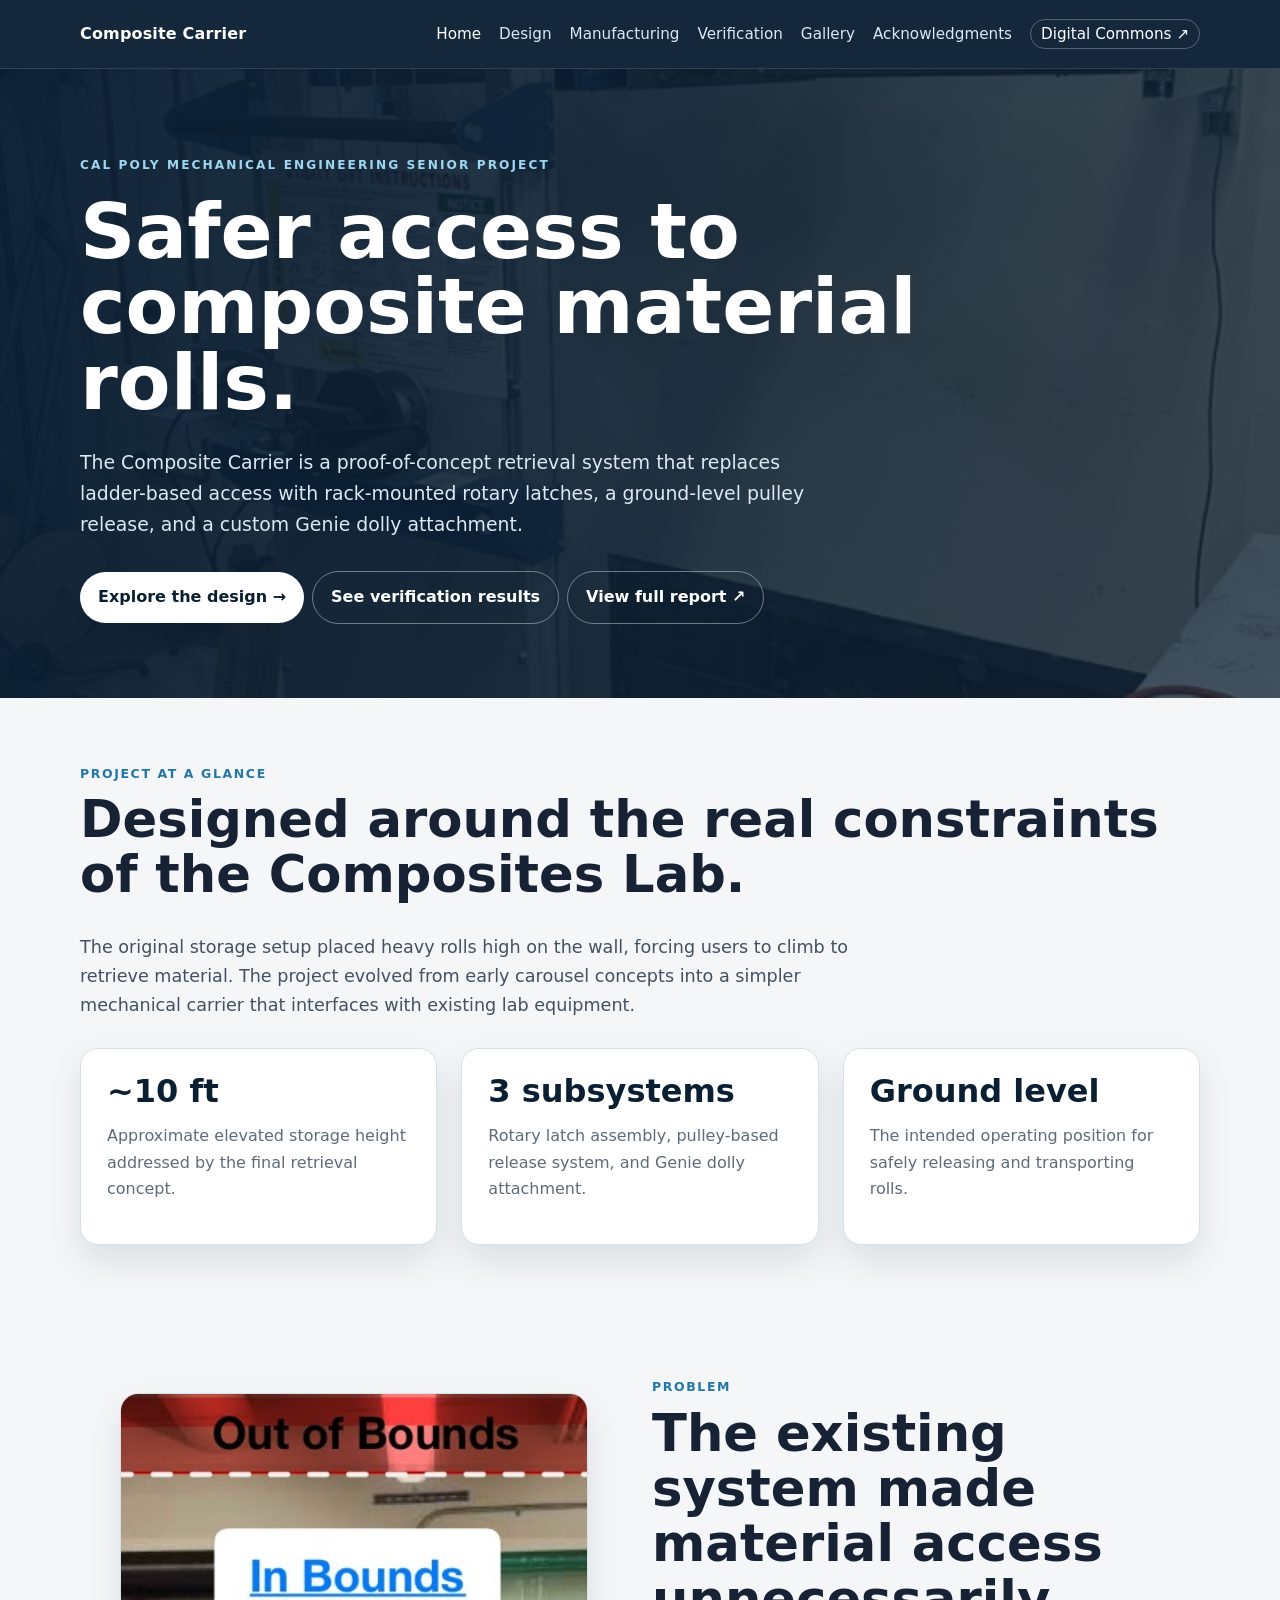
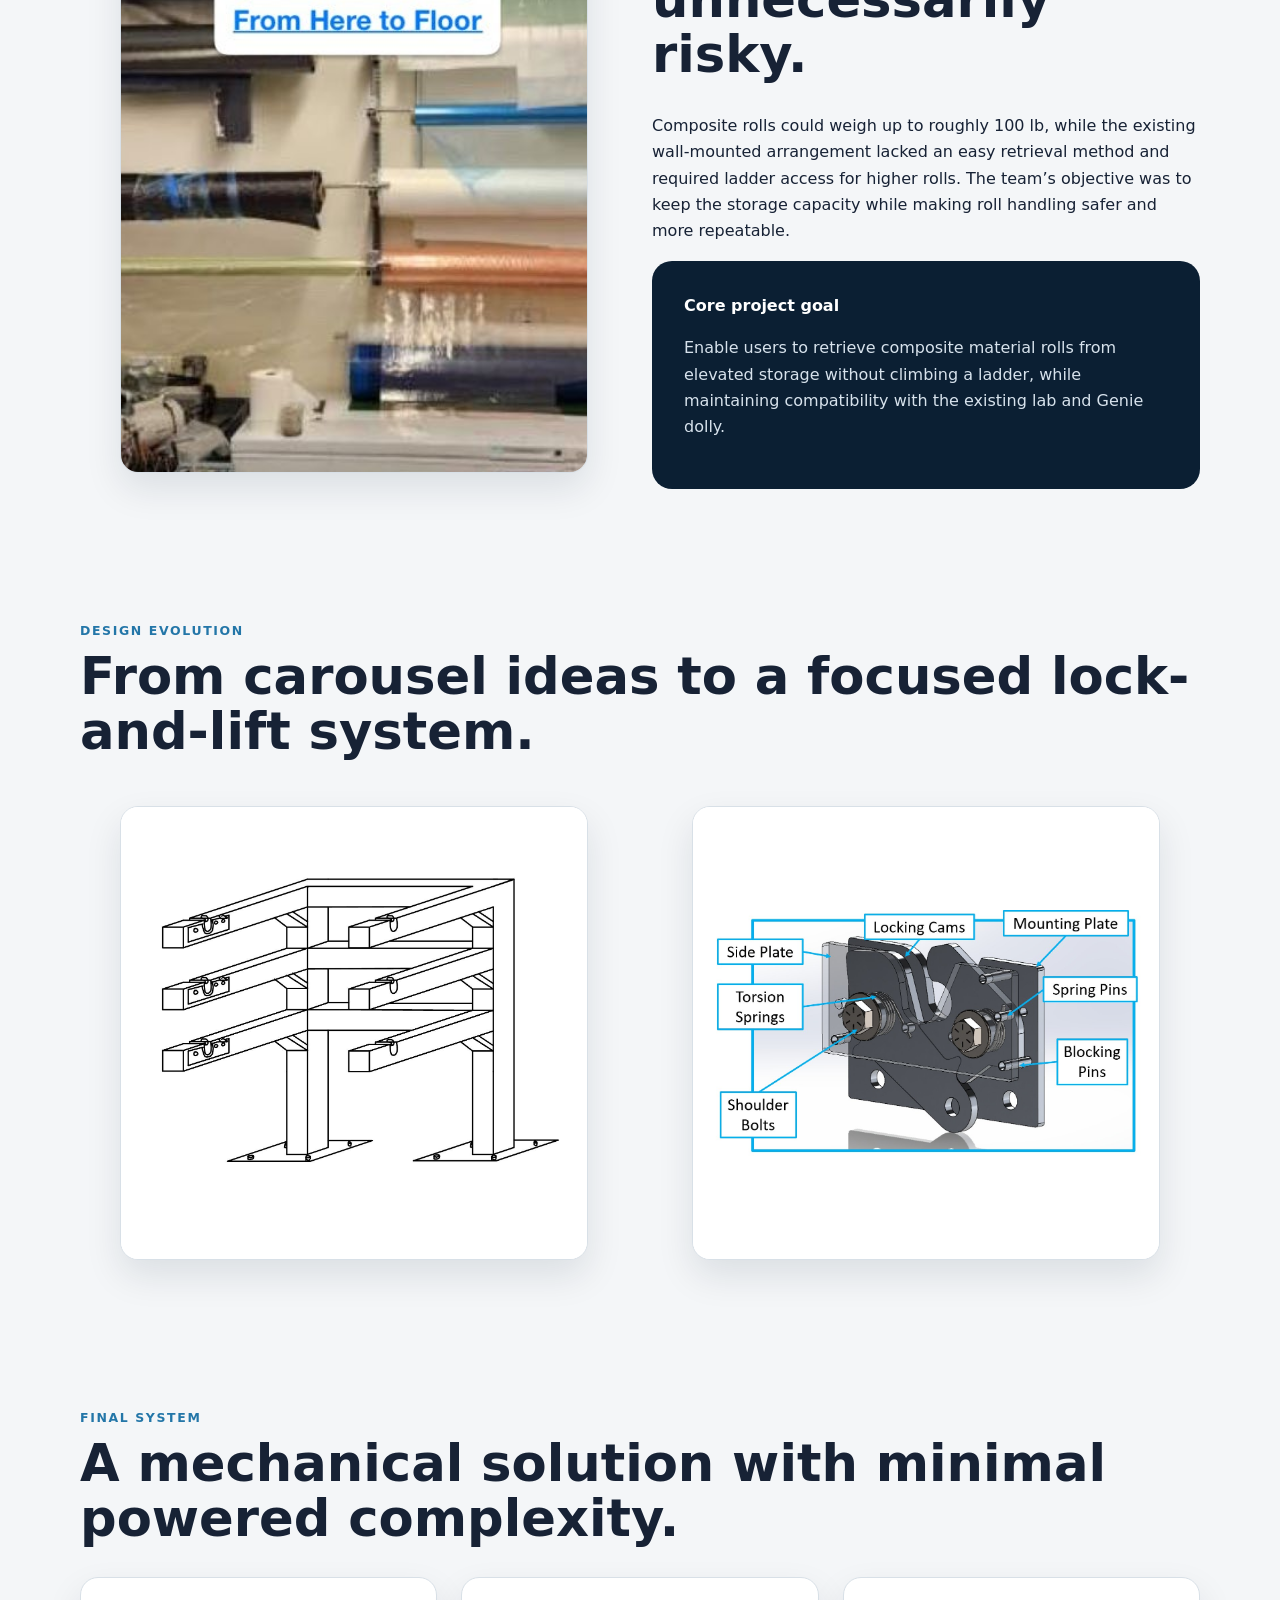
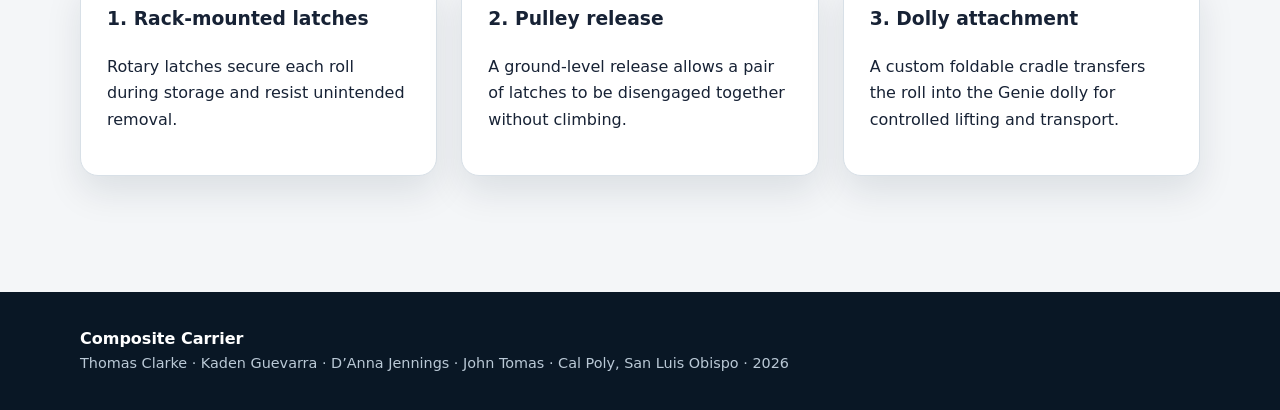
==== index.html @ 3e09c5d9 "Add files via upload" ====
<!doctype html><html lang="en"><head><meta charset="utf-8"><meta name="viewport" content="width=device-width,initial-scale=1"><meta name="description" content="Composite Carrier senior project for safer composite roll storage and retrieval in the Cal Poly Composites Lab."><title>Composite Carrier | Home</title><link rel="stylesheet" href="styles.css"></head><body>
<header class="site-header"><div class="wrap nav"><a class="brand" href="index.html">Composite Carrier</a><ul class="nav-links"><li><a aria-current="page" href="index.html">Home</a></li><li><a href="design.html">Design</a></li><li><a href="manufacturing.html">Manufacturing</a></li><li><a href="verification.html">Verification</a></li><li><a href="gallery.html">Gallery</a></li><li><a href="acknowledgments.html">Acknowledgments</a></li><li><a class="external" href="https://digitalcommons.calpoly.edu/mesp/912/" target="_blank" rel="noopener noreferrer" aria-label="View the Composite Carrier project in Cal Poly Digital Commons (opens in a new tab)">Digital Commons ↗</a></li></ul></div></header>
<main><section class="hero"><div class="wrap"><div class="eyebrow">Cal Poly Mechanical Engineering Senior Project</div><h1>Safer access to composite material rolls.</h1><p>The Composite Carrier is a proof-of-concept retrieval system that replaces ladder-based access with rack-mounted rotary latches, a ground-level pulley release, and a custom Genie dolly attachment.</p><a class="button" href="design.html">Explore the design →</a><a class="button secondary" href="verification.html">See verification results</a><a class="button secondary" href="https://digitalcommons.calpoly.edu/mesp/912/" target="_blank" rel="noopener noreferrer" aria-label="View the full Composite Carrier report in Cal Poly Digital Commons (opens in a new tab)">View full report ↗</a></div></section>
<section><div class="wrap"><div class="section-kicker">Project at a glance</div><h2 class="section-title">Designed around the real constraints of the Composites Lab.</h2><p class="lead">The original storage setup placed heavy rolls high on the wall, forcing users to climb to retrieve material. The project evolved from early carousel concepts into a simpler mechanical carrier that interfaces with existing lab equipment.</p><div class="grid" style="margin-top:28px"><div class="card span-4"><div class="metric">~10 ft</div><p class="muted">Approximate elevated storage height addressed by the final retrieval concept.</p></div><div class="card span-4"><div class="metric">3 subsystems</div><p class="muted">Rotary latch assembly, pulley-based release system, and Genie dolly attachment.</p></div><div class="card span-4"><div class="metric">Ground level</div><p class="muted">The intended operating position for safely releasing and transporting rolls.</p></div></div></div></section>
<section><div class="wrap grid"><figure class="figure span-6"><img src="assets/current-000.jpg" alt="Existing composite material storage system in the Cal Poly Composites Lab"><figcaption>Existing composite material storage setup that motivated the project.</figcaption></figure><div class="span-6"><div class="section-kicker">Problem</div><h2 class="section-title">The existing system made material access unnecessarily risky.</h2><p>Composite rolls could weigh up to roughly 100 lb, while the existing wall-mounted arrangement lacked an easy retrieval method and required ladder access for higher rolls. The team’s objective was to keep the storage capacity while making roll handling safer and more repeatable.</p><div class="callout"><strong>Core project goal</strong><p>Enable users to retrieve composite material rolls from elevated storage without climbing a ladder, while maintaining compatibility with the existing lab and Genie dolly.</p></div></div></div></section>
<section><div class="wrap"><div class="section-kicker">Design evolution</div><h2 class="section-title">From carousel ideas to a focused lock-and-lift system.</h2><div class="grid"><figure class="figure span-6"><img class="image-fit" src="assets/concept-000.jpg" alt="Early chosen rack concept drawing"><figcaption>Early concept work focused on a mechanical storage rack and safe dolly interaction.</figcaption></figure><figure class="figure span-6"><img class="image-fit" src="assets/img-002.jpg" alt="Annotated CAD image of rotary latch assembly"><figcaption>Finalized rotary latch assembly with locking cams, torsion springs, blocking pins, shoulder bolts, and mounting plate.</figcaption></figure></div></div></section>
<section><div class="wrap"><div class="section-kicker">Final system</div><h2 class="section-title">A mechanical solution with minimal powered complexity.</h2><div class="grid"><div class="card span-4"><h3>1. Rack-mounted latches</h3><p>Rotary latches secure each roll during storage and resist unintended removal.</p></div><div class="card span-4"><h3>2. Pulley release</h3><p>A ground-level release allows a pair of latches to be disengaged together without climbing.</p></div><div class="card span-4"><h3>3. Dolly attachment</h3><p>A custom foldable cradle transfers the roll into the Genie dolly for controlled lifting and transport.</p></div></div></div></section>
</main><footer class="footer"><div class="wrap"><strong>Composite Carrier</strong><div class="small">Thomas Clarke · Kaden Guevarra · D’Anna Jennings · John Tomas · Cal Poly, San Luis Obispo · 2026</div></div></footer></body></html>
---- styles.css ----
:root{--ink:#172235;--navy:#0b1f33;--blue:#2376a8;--sky:#64b5d9;--paper:#f4f6f8;--card:#fff;--line:#d8e0e7;--muted:#5e6b78;--shadow:0 16px 36px rgba(12,31,51,.10)}
*{box-sizing:border-box}html{scroll-behavior:smooth}body{margin:0;font-family:Inter,ui-sans-serif,system-ui,-apple-system,BlinkMacSystemFont,"Segoe UI",sans-serif;color:var(--ink);background:var(--paper);line-height:1.65}a{color:var(--blue)}img{max-width:100%;display:block}.wrap{width:min(1120px,92vw);margin:auto}
.site-header{position:sticky;top:0;z-index:20;background:rgba(11,31,51,.96);backdrop-filter:blur(10px);color:white;border-bottom:1px solid rgba(255,255,255,.12)}.nav{display:flex;align-items:center;justify-content:space-between;gap:24px;min-height:68px}.brand{font-weight:800;letter-spacing:.01em;color:#fff;text-decoration:none}.nav-links{display:flex;gap:18px;list-style:none;padding:0;margin:0;flex-wrap:wrap}.nav-links a{color:#dce8f2;text-decoration:none;font-size:.95rem}.nav-links a:hover,.nav-links a[aria-current="page"]{color:#fff}
.hero{background:linear-gradient(110deg,rgba(11,31,51,.97),rgba(11,31,51,.76)),url('assets/img-000.jpg') center/cover;color:#fff;padding:86px 0 74px}.eyebrow{text-transform:uppercase;letter-spacing:.17em;font-size:.76rem;font-weight:800;color:#9dd6ef}.hero h1{font-size:clamp(2.5rem,6vw,5.3rem);line-height:.98;max-width:900px;margin:.25em 0 .35em}.hero p{font-size:1.18rem;max-width:760px;color:#dce8f2}.button{display:inline-flex;align-items:center;gap:8px;padding:12px 18px;border-radius:999px;background:#fff;color:var(--navy);text-decoration:none;font-weight:800;margin-top:12px}.button.secondary{background:transparent;color:#fff;border:1px solid rgba(255,255,255,.4);margin-left:8px}
section{padding:66px 0}.section-kicker{color:var(--blue);font-weight:800;text-transform:uppercase;letter-spacing:.13em;font-size:.78rem}.section-title{font-size:clamp(2rem,4vw,3.2rem);line-height:1.08;margin:.15em 0 .6em}.lead{font-size:1.1rem;color:#435160;max-width:820px}.grid{display:grid;grid-template-columns:repeat(12,1fr);gap:24px}.card{background:var(--card);border:1px solid var(--line);border-radius:18px;padding:26px;box-shadow:var(--shadow)}.card h3{margin-top:0}.span-4{grid-column:span 4}.span-6{grid-column:span 6}.span-8{grid-column:span 8}.span-12{grid-column:span 12}.metric{font-size:2rem;font-weight:900;color:var(--navy);line-height:1}.muted{color:var(--muted)}
.figure{background:#fff;border:1px solid var(--line);border-radius:18px;overflow:hidden;box-shadow:var(--shadow)}.figure img{width:100%;height:100%;object-fit:cover}.figure figcaption{padding:14px 18px;color:var(--muted);font-size:.9rem}.image-fit{height:360px;object-fit:contain!important;background:white;padding:18px}.timeline{border-left:3px solid var(--sky);padding-left:24px}.timeline h3{margin-bottom:.2em}.timeline p{margin-top:0;color:var(--muted)}
.callout{background:var(--navy);color:white;border-radius:20px;padding:32px}.callout p{color:#d7e2ec}.spec-table{width:100%;border-collapse:collapse;background:#fff;border-radius:14px;overflow:hidden;box-shadow:var(--shadow)}.spec-table th,.spec-table td{padding:14px 16px;border-bottom:1px solid var(--line);text-align:left;vertical-align:top}.spec-table th{background:#eaf2f7;color:var(--navy)}
.page-hero{padding:54px 0;background:#eaf2f7;border-bottom:1px solid var(--line)}.page-hero h1{font-size:clamp(2.3rem,5vw,4.2rem);margin:.15em 0}.gallery{columns:3 280px;column-gap:18px}.gallery figure{break-inside:avoid;margin:0 0 18px;background:#fff;border-radius:14px;overflow:hidden;border:1px solid var(--line)}.gallery img{width:100%}.gallery figcaption{padding:12px 14px;color:var(--muted);font-size:.9rem}.footer{padding:34px 0;background:#091725;color:#bac9d6;margin-top:50px}.footer strong{color:white}.small{font-size:.9rem}.official-record{display:flex;align-items:center;justify-content:space-between;gap:28px}.official-record h2{margin:.35em 0 .25em}.official-record p{margin:0;max-width:760px}.record-button{flex:0 0 auto;background:var(--navy);color:#fff;margin-top:0}.tag{display:inline-block;padding:5px 9px;background:#e7f3f9;color:#155d84;border-radius:999px;font-size:.78rem;font-weight:800;margin-right:5px}
.nav-links a.external{white-space:nowrap;padding:5px 10px;border:1px solid rgba(255,255,255,.28);border-radius:999px;color:#fff}.nav-links a.external:hover{background:rgba(255,255,255,.1);border-color:rgba(255,255,255,.5)}
@media(max-width:800px){.nav{align-items:flex-start;padding:14px 0;flex-direction:column;gap:8px}.nav-links{gap:11px}.hero{padding:62px 0}.span-4,.span-6,.span-8{grid-column:span 12}.button.secondary{margin-left:0}.official-record{align-items:flex-start;flex-direction:column}.image-fit{height:auto}}
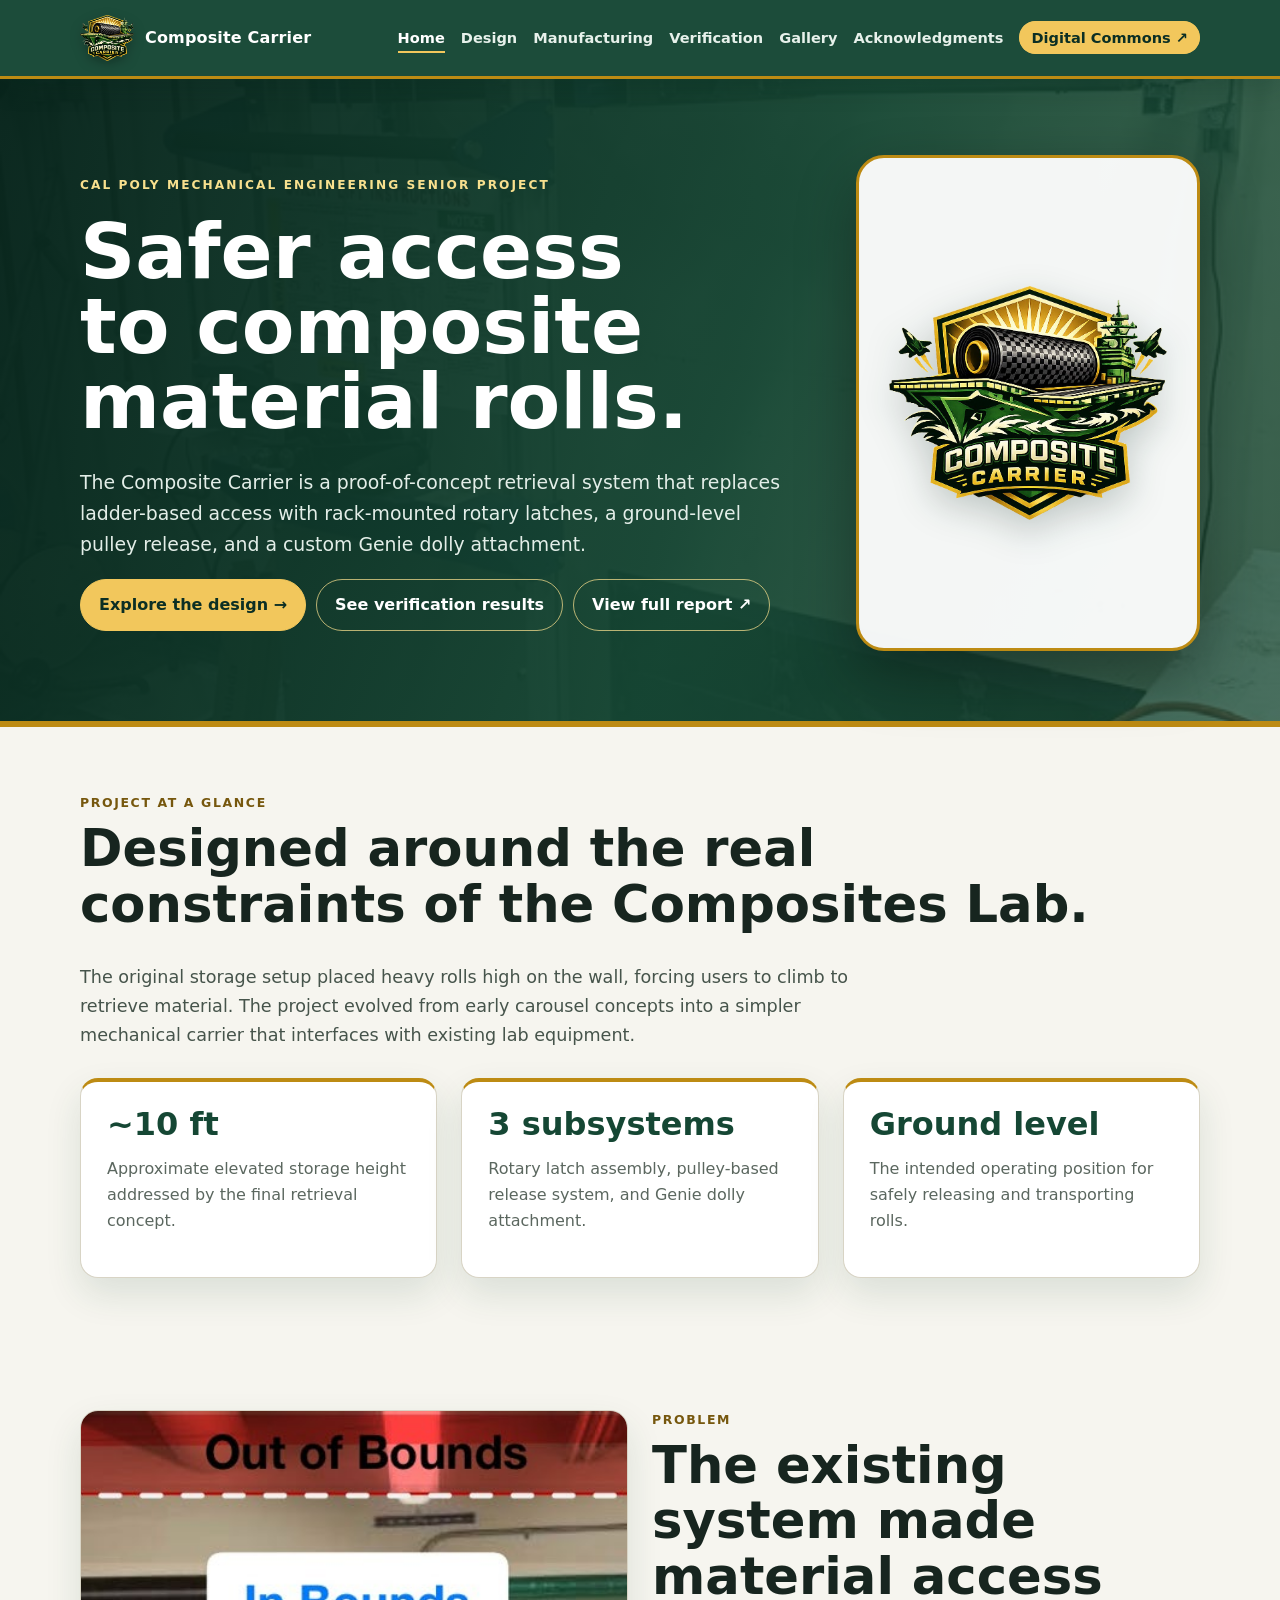
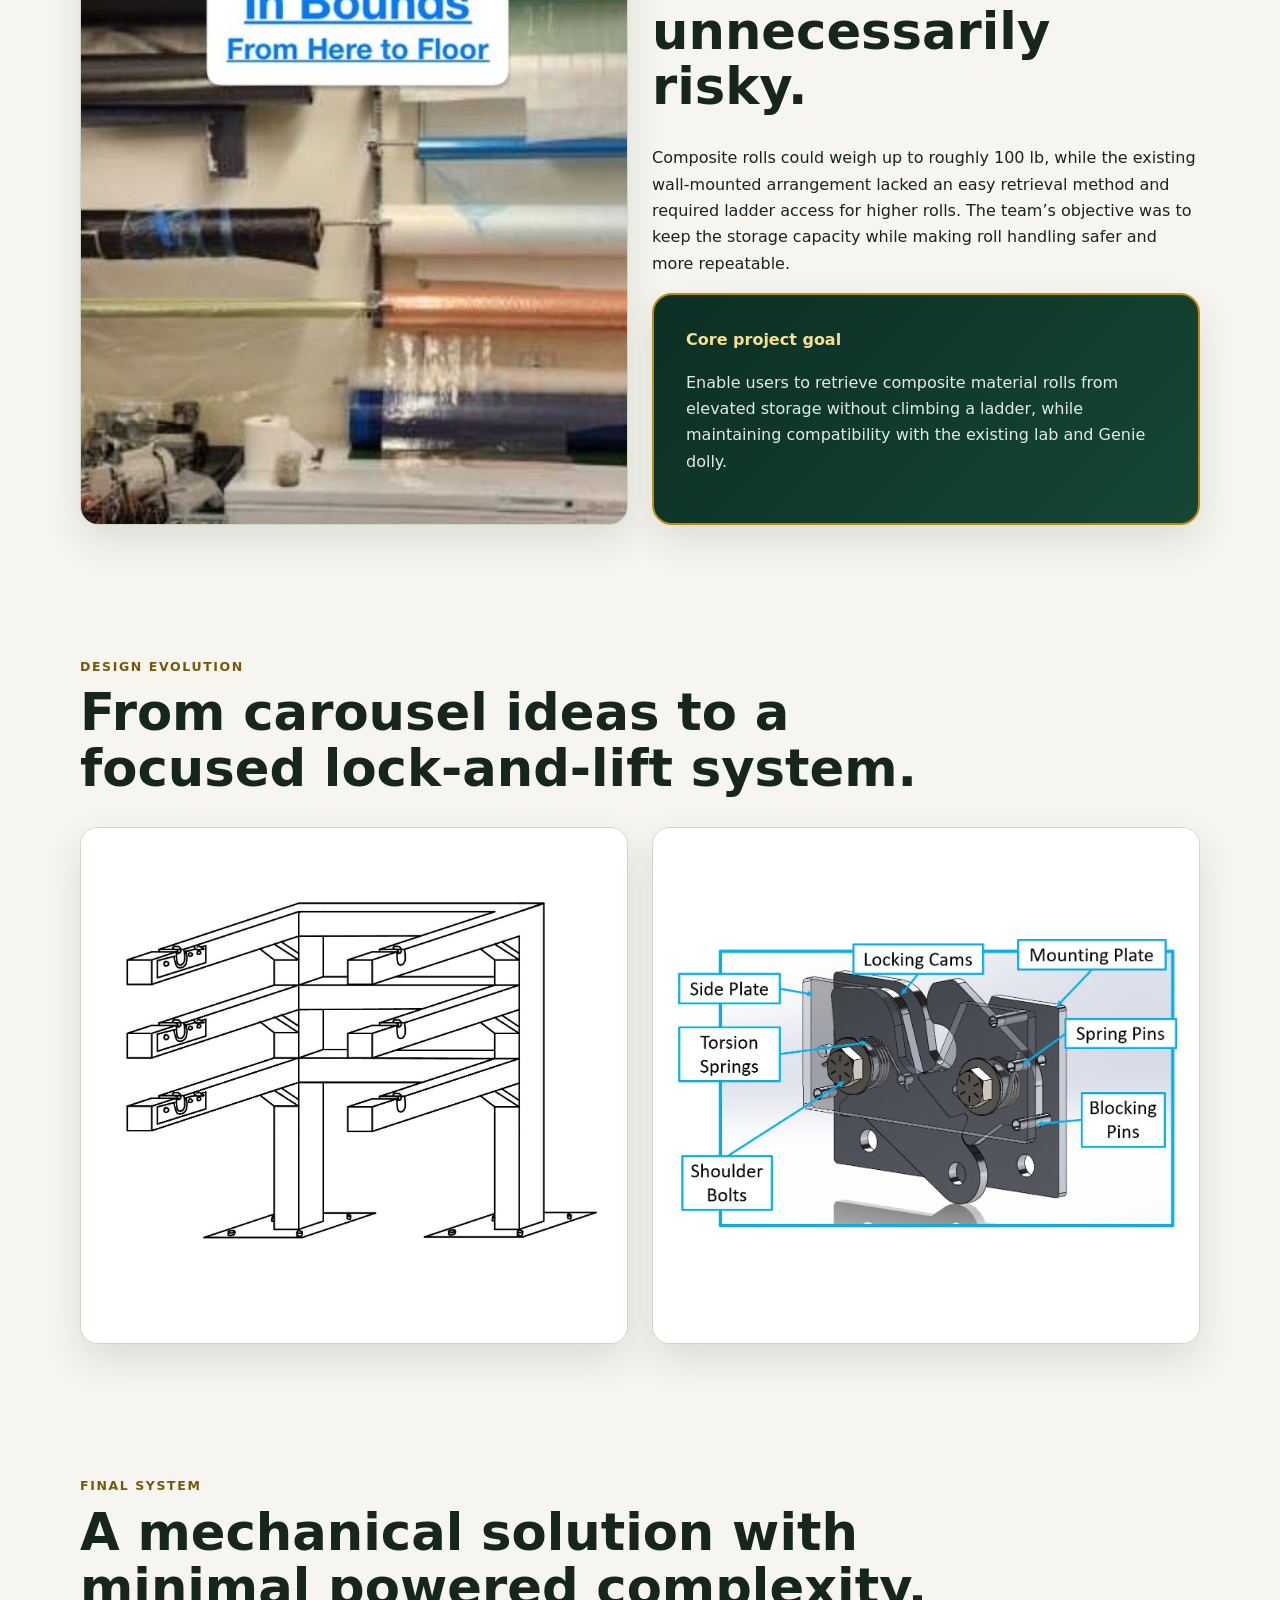
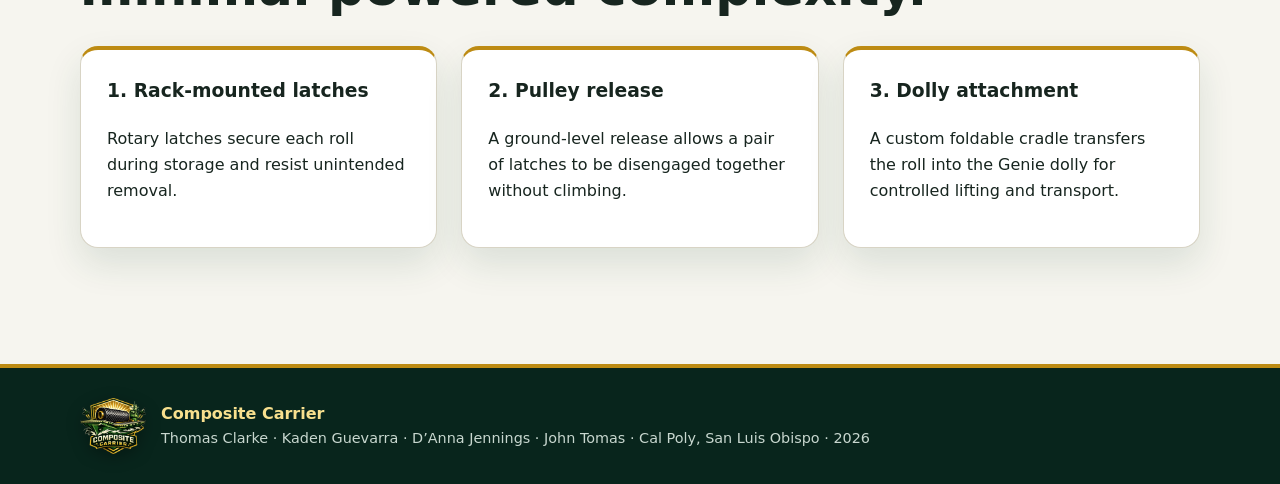
==== commit 68db8737: "Add files via upload" ====
--- a/index.html
+++ b/index.html
@@ -1,8 +1,8 @@
-<!doctype html><html lang="en"><head><meta charset="utf-8"><meta name="viewport" content="width=device-width,initial-scale=1"><meta name="description" content="Composite Carrier senior project for safer composite roll storage and retrieval in the Cal Poly Composites Lab."><title>Composite Carrier | Home</title><link rel="stylesheet" href="styles.css"></head><body>
-<header class="site-header"><div class="wrap nav"><a class="brand" href="index.html">Composite Carrier</a><ul class="nav-links"><li><a aria-current="page" href="index.html">Home</a></li><li><a href="design.html">Design</a></li><li><a href="manufacturing.html">Manufacturing</a></li><li><a href="verification.html">Verification</a></li><li><a href="gallery.html">Gallery</a></li><li><a href="acknowledgments.html">Acknowledgments</a></li><li><a class="external" href="https://digitalcommons.calpoly.edu/mesp/912/" target="_blank" rel="noopener noreferrer" aria-label="View the Composite Carrier project in Cal Poly Digital Commons (opens in a new tab)">Digital Commons ↗</a></li></ul></div></header>
-<main><section class="hero"><div class="wrap"><div class="eyebrow">Cal Poly Mechanical Engineering Senior Project</div><h1>Safer access to composite material rolls.</h1><p>The Composite Carrier is a proof-of-concept retrieval system that replaces ladder-based access with rack-mounted rotary latches, a ground-level pulley release, and a custom Genie dolly attachment.</p><a class="button" href="design.html">Explore the design →</a><a class="button secondary" href="verification.html">See verification results</a><a class="button secondary" href="https://digitalcommons.calpoly.edu/mesp/912/" target="_blank" rel="noopener noreferrer" aria-label="View the full Composite Carrier report in Cal Poly Digital Commons (opens in a new tab)">View full report ↗</a></div></section>
+<!doctype html><html lang="en"><head><meta charset="utf-8"><meta name="viewport" content="width=device-width,initial-scale=1"><meta name="description" content="Composite Carrier senior project for safer composite roll storage and retrieval in the Cal Poly Composites Lab."><title>Composite Carrier | Home</title><meta name="theme-color" content="#154734"><link rel="icon" type="image/png" href="assets/composite-carrier-favicon.png"><link rel="stylesheet" href="styles.css"></head><body>
+<header class="site-header"><div class="wrap nav"><a class="brand" href="index.html" aria-label="Composite Carrier home"><img class="brand-logo" src="assets/composite-carrier-logo.png" alt="" width="54" height="46"><span>Composite Carrier</span></a><ul class="nav-links"><li><a aria-current="page" href="index.html">Home</a></li><li><a href="design.html">Design</a></li><li><a href="manufacturing.html">Manufacturing</a></li><li><a href="verification.html">Verification</a></li><li><a href="gallery.html">Gallery</a></li><li><a href="acknowledgments.html">Acknowledgments</a></li><li><a class="external" href="https://digitalcommons.calpoly.edu/mesp/912/" target="_blank" rel="noopener noreferrer" aria-label="View the Composite Carrier project in Cal Poly Digital Commons (opens in a new tab)">Digital Commons ↗</a></li></ul></div></header>
+<main><section class="hero"><div class="wrap hero-grid"><div class="hero-copy"><div class="eyebrow">Cal Poly Mechanical Engineering Senior Project</div><h1>Safer access to composite material rolls.</h1><p>The Composite Carrier is a proof-of-concept retrieval system that replaces ladder-based access with rack-mounted rotary latches, a ground-level pulley release, and a custom Genie dolly attachment.</p><div class="hero-actions"><a class="button" href="design.html">Explore the design →</a><a class="button secondary" href="verification.html">See verification results</a><a class="button secondary" href="https://digitalcommons.calpoly.edu/mesp/912/" target="_blank" rel="noopener noreferrer" aria-label="View the full Composite Carrier report in Cal Poly Digital Commons (opens in a new tab)">View full report ↗</a></div></div><figure class="hero-logo"><img src="assets/composite-carrier-logo.png" alt="Composite Carrier team logo" width="831" height="699"></figure></div></section>
 <section><div class="wrap"><div class="section-kicker">Project at a glance</div><h2 class="section-title">Designed around the real constraints of the Composites Lab.</h2><p class="lead">The original storage setup placed heavy rolls high on the wall, forcing users to climb to retrieve material. The project evolved from early carousel concepts into a simpler mechanical carrier that interfaces with existing lab equipment.</p><div class="grid" style="margin-top:28px"><div class="card span-4"><div class="metric">~10 ft</div><p class="muted">Approximate elevated storage height addressed by the final retrieval concept.</p></div><div class="card span-4"><div class="metric">3 subsystems</div><p class="muted">Rotary latch assembly, pulley-based release system, and Genie dolly attachment.</p></div><div class="card span-4"><div class="metric">Ground level</div><p class="muted">The intended operating position for safely releasing and transporting rolls.</p></div></div></div></section>
 <section><div class="wrap grid"><figure class="figure span-6"><img src="assets/current-000.jpg" alt="Existing composite material storage system in the Cal Poly Composites Lab"><figcaption>Existing composite material storage setup that motivated the project.</figcaption></figure><div class="span-6"><div class="section-kicker">Problem</div><h2 class="section-title">The existing system made material access unnecessarily risky.</h2><p>Composite rolls could weigh up to roughly 100 lb, while the existing wall-mounted arrangement lacked an easy retrieval method and required ladder access for higher rolls. The team’s objective was to keep the storage capacity while making roll handling safer and more repeatable.</p><div class="callout"><strong>Core project goal</strong><p>Enable users to retrieve composite material rolls from elevated storage without climbing a ladder, while maintaining compatibility with the existing lab and Genie dolly.</p></div></div></div></section>
 <section><div class="wrap"><div class="section-kicker">Design evolution</div><h2 class="section-title">From carousel ideas to a focused lock-and-lift system.</h2><div class="grid"><figure class="figure span-6"><img class="image-fit" src="assets/concept-000.jpg" alt="Early chosen rack concept drawing"><figcaption>Early concept work focused on a mechanical storage rack and safe dolly interaction.</figcaption></figure><figure class="figure span-6"><img class="image-fit" src="assets/img-002.jpg" alt="Annotated CAD image of rotary latch assembly"><figcaption>Finalized rotary latch assembly with locking cams, torsion springs, blocking pins, shoulder bolts, and mounting plate.</figcaption></figure></div></div></section>
 <section><div class="wrap"><div class="section-kicker">Final system</div><h2 class="section-title">A mechanical solution with minimal powered complexity.</h2><div class="grid"><div class="card span-4"><h3>1. Rack-mounted latches</h3><p>Rotary latches secure each roll during storage and resist unintended removal.</p></div><div class="card span-4"><h3>2. Pulley release</h3><p>A ground-level release allows a pair of latches to be disengaged together without climbing.</p></div><div class="card span-4"><h3>3. Dolly attachment</h3><p>A custom foldable cradle transfers the roll into the Genie dolly for controlled lifting and transport.</p></div></div></div></section>
-</main><footer class="footer"><div class="wrap"><strong>Composite Carrier</strong><div class="small">Thomas Clarke · Kaden Guevarra · D’Anna Jennings · John Tomas · Cal Poly, San Luis Obispo · 2026</div></div></footer></body></html>
+</main><footer class="footer"><div class="wrap footer-inner"><img class="footer-logo" src="assets/composite-carrier-logo.png" alt="Composite Carrier team logo" width="66" height="56"><div><strong>Composite Carrier</strong><div class="small">Thomas Clarke · Kaden Guevarra · D’Anna Jennings · John Tomas · Cal Poly, San Luis Obispo · 2026</div></div></div></footer></body></html>
--- a/styles.css
+++ b/styles.css
@@ -1,10 +1,485 @@
-:root{--ink:#172235;--navy:#0b1f33;--blue:#2376a8;--sky:#64b5d9;--paper:#f4f6f8;--card:#fff;--line:#d8e0e7;--muted:#5e6b78;--shadow:0 16px 36px rgba(12,31,51,.10)}
-*{box-sizing:border-box}html{scroll-behavior:smooth}body{margin:0;font-family:Inter,ui-sans-serif,system-ui,-apple-system,BlinkMacSystemFont,"Segoe UI",sans-serif;color:var(--ink);background:var(--paper);line-height:1.65}a{color:var(--blue)}img{max-width:100%;display:block}.wrap{width:min(1120px,92vw);margin:auto}
-.site-header{position:sticky;top:0;z-index:20;background:rgba(11,31,51,.96);backdrop-filter:blur(10px);color:white;border-bottom:1px solid rgba(255,255,255,.12)}.nav{display:flex;align-items:center;justify-content:space-between;gap:24px;min-height:68px}.brand{font-weight:800;letter-spacing:.01em;color:#fff;text-decoration:none}.nav-links{display:flex;gap:18px;list-style:none;padding:0;margin:0;flex-wrap:wrap}.nav-links a{color:#dce8f2;text-decoration:none;font-size:.95rem}.nav-links a:hover,.nav-links a[aria-current="page"]{color:#fff}
-.hero{background:linear-gradient(110deg,rgba(11,31,51,.97),rgba(11,31,51,.76)),url('assets/img-000.jpg') center/cover;color:#fff;padding:86px 0 74px}.eyebrow{text-transform:uppercase;letter-spacing:.17em;font-size:.76rem;font-weight:800;color:#9dd6ef}.hero h1{font-size:clamp(2.5rem,6vw,5.3rem);line-height:.98;max-width:900px;margin:.25em 0 .35em}.hero p{font-size:1.18rem;max-width:760px;color:#dce8f2}.button{display:inline-flex;align-items:center;gap:8px;padding:12px 18px;border-radius:999px;background:#fff;color:var(--navy);text-decoration:none;font-weight:800;margin-top:12px}.button.secondary{background:transparent;color:#fff;border:1px solid rgba(255,255,255,.4);margin-left:8px}
-section{padding:66px 0}.section-kicker{color:var(--blue);font-weight:800;text-transform:uppercase;letter-spacing:.13em;font-size:.78rem}.section-title{font-size:clamp(2rem,4vw,3.2rem);line-height:1.08;margin:.15em 0 .6em}.lead{font-size:1.1rem;color:#435160;max-width:820px}.grid{display:grid;grid-template-columns:repeat(12,1fr);gap:24px}.card{background:var(--card);border:1px solid var(--line);border-radius:18px;padding:26px;box-shadow:var(--shadow)}.card h3{margin-top:0}.span-4{grid-column:span 4}.span-6{grid-column:span 6}.span-8{grid-column:span 8}.span-12{grid-column:span 12}.metric{font-size:2rem;font-weight:900;color:var(--navy);line-height:1}.muted{color:var(--muted)}
-.figure{background:#fff;border:1px solid var(--line);border-radius:18px;overflow:hidden;box-shadow:var(--shadow)}.figure img{width:100%;height:100%;object-fit:cover}.figure figcaption{padding:14px 18px;color:var(--muted);font-size:.9rem}.image-fit{height:360px;object-fit:contain!important;background:white;padding:18px}.timeline{border-left:3px solid var(--sky);padding-left:24px}.timeline h3{margin-bottom:.2em}.timeline p{margin-top:0;color:var(--muted)}
-.callout{background:var(--navy);color:white;border-radius:20px;padding:32px}.callout p{color:#d7e2ec}.spec-table{width:100%;border-collapse:collapse;background:#fff;border-radius:14px;overflow:hidden;box-shadow:var(--shadow)}.spec-table th,.spec-table td{padding:14px 16px;border-bottom:1px solid var(--line);text-align:left;vertical-align:top}.spec-table th{background:#eaf2f7;color:var(--navy)}
-.page-hero{padding:54px 0;background:#eaf2f7;border-bottom:1px solid var(--line)}.page-hero h1{font-size:clamp(2.3rem,5vw,4.2rem);margin:.15em 0}.gallery{columns:3 280px;column-gap:18px}.gallery figure{break-inside:avoid;margin:0 0 18px;background:#fff;border-radius:14px;overflow:hidden;border:1px solid var(--line)}.gallery img{width:100%}.gallery figcaption{padding:12px 14px;color:var(--muted);font-size:.9rem}.footer{padding:34px 0;background:#091725;color:#bac9d6;margin-top:50px}.footer strong{color:white}.small{font-size:.9rem}.official-record{display:flex;align-items:center;justify-content:space-between;gap:28px}.official-record h2{margin:.35em 0 .25em}.official-record p{margin:0;max-width:760px}.record-button{flex:0 0 auto;background:var(--navy);color:#fff;margin-top:0}.tag{display:inline-block;padding:5px 9px;background:#e7f3f9;color:#155d84;border-radius:999px;font-size:.78rem;font-weight:800;margin-right:5px}
-.nav-links a.external{white-space:nowrap;padding:5px 10px;border:1px solid rgba(255,255,255,.28);border-radius:999px;color:#fff}.nav-links a.external:hover{background:rgba(255,255,255,.1);border-color:rgba(255,255,255,.5)}
-@media(max-width:800px){.nav{align-items:flex-start;padding:14px 0;flex-direction:column;gap:8px}.nav-links{gap:11px}.hero{padding:62px 0}.span-4,.span-6,.span-8{grid-column:span 12}.button.secondary{margin-left:0}.official-record{align-items:flex-start;flex-direction:column}.image-fit{height:auto}}
+:root {
+  --poly-green: #154734;
+  --poly-green-deep: #0c2f24;
+  --poly-green-dark: #08251c;
+  --poly-green-soft: #e7efe9;
+  --mustang-gold: #bd8b13;
+  --gold-bright: #f2c75c;
+  --gold-soft: #f8e08e;
+  --gold-wash: #fff8e5;
+  --ink: #17251f;
+  --paper: #f6f5ef;
+  --card: #ffffff;
+  --line: #d8d4c5;
+  --muted: #5b675f;
+  --shadow: 0 16px 36px rgba(21, 71, 52, 0.12);
+}
+
+* { box-sizing: border-box; }
+html { scroll-behavior: smooth; }
+body {
+  margin: 0;
+  font-family: Inter, ui-sans-serif, system-ui, -apple-system, BlinkMacSystemFont, "Segoe UI", sans-serif;
+  color: var(--ink);
+  background: var(--paper);
+  line-height: 1.65;
+}
+a { color: var(--poly-green); }
+a:hover { color: var(--mustang-gold); }
+img { max-width: 100%; display: block; }
+.wrap { width: min(1120px, 92vw); margin: auto; }
+
+.site-header {
+  position: sticky;
+  top: 0;
+  z-index: 20;
+  color: #fff;
+  background: rgba(21, 71, 52, 0.97);
+  border-bottom: 3px solid var(--mustang-gold);
+  box-shadow: 0 8px 24px rgba(8, 37, 28, 0.18);
+  backdrop-filter: blur(10px);
+}
+.nav {
+  min-height: 76px;
+  display: flex;
+  align-items: center;
+  justify-content: space-between;
+  gap: 22px;
+}
+.brand {
+  display: inline-flex;
+  align-items: center;
+  gap: 11px;
+  flex: 0 0 auto;
+  color: #fff;
+  font-weight: 850;
+  letter-spacing: 0.01em;
+  line-height: 1.1;
+  text-decoration: none;
+}
+.brand:hover { color: var(--gold-soft); }
+.brand-logo {
+  width: 54px;
+  height: 46px;
+  object-fit: contain;
+  filter: drop-shadow(0 4px 6px rgba(0, 0, 0, 0.28));
+}
+.nav-links {
+  display: flex;
+  align-items: center;
+  justify-content: flex-end;
+  gap: 16px;
+  flex-wrap: wrap;
+  list-style: none;
+  padding: 0;
+  margin: 0;
+}
+.nav-links a {
+  position: relative;
+  color: #e7f1eb;
+  text-decoration: none;
+  font-size: 0.91rem;
+  font-weight: 650;
+}
+.nav-links a:not(.external)::after {
+  content: "";
+  position: absolute;
+  left: 0;
+  right: 100%;
+  bottom: -7px;
+  height: 2px;
+  background: var(--gold-bright);
+  transition: right 160ms ease;
+}
+.nav-links a:hover,
+.nav-links a[aria-current="page"] { color: #fff; }
+.nav-links a:hover::after,
+.nav-links a[aria-current="page"]::after { right: 0; }
+.nav-links a.external {
+  white-space: nowrap;
+  padding: 7px 11px;
+  color: var(--poly-green-deep);
+  background: var(--gold-bright);
+  border: 1px solid var(--gold-bright);
+  border-radius: 999px;
+}
+.nav-links a.external:hover {
+  color: var(--poly-green-deep);
+  background: var(--gold-soft);
+  border-color: var(--gold-soft);
+}
+
+.hero {
+  color: #fff;
+  padding: 76px 0 70px;
+  background:
+    linear-gradient(112deg, rgba(8, 37, 28, 0.98) 0%, rgba(21, 71, 52, 0.94) 58%, rgba(21, 71, 52, 0.76) 100%),
+    url("assets/img-000.jpg") center / cover;
+  border-bottom: 6px solid var(--mustang-gold);
+}
+.hero-grid {
+  display: grid;
+  grid-template-columns: minmax(0, 1.45fr) minmax(280px, 0.7fr);
+  align-items: center;
+  gap: clamp(30px, 5vw, 64px);
+}
+.hero-copy { min-width: 0; }
+.eyebrow {
+  color: var(--gold-soft);
+  font-size: 0.76rem;
+  font-weight: 850;
+  letter-spacing: 0.17em;
+  text-transform: uppercase;
+}
+.hero h1 {
+  max-width: 900px;
+  margin: 0.25em 0 0.35em;
+  font-size: clamp(2.5rem, 6vw, 5.3rem);
+  line-height: 0.98;
+  text-wrap: balance;
+}
+.hero p {
+  max-width: 760px;
+  color: #e3eee8;
+  font-size: 1.18rem;
+}
+.hero-actions {
+  display: flex;
+  flex-wrap: wrap;
+  gap: 10px;
+  margin-top: 18px;
+}
+.hero-logo {
+  margin: 0;
+  padding: clamp(18px, 3vw, 30px);
+  background: rgba(255, 255, 255, 0.95);
+  border: 3px solid var(--mustang-gold);
+  border-radius: 28px;
+  box-shadow: 0 24px 60px rgba(0, 0, 0, 0.32);
+}
+.hero-logo img {
+  width: 100%;
+  max-height: 430px;
+  object-fit: contain;
+  filter: drop-shadow(0 12px 18px rgba(8, 37, 28, 0.22));
+}
+.button {
+  display: inline-flex;
+  align-items: center;
+  justify-content: center;
+  gap: 8px;
+  margin-top: 0;
+  padding: 12px 18px;
+  color: var(--poly-green-deep);
+  background: var(--gold-bright);
+  border: 1px solid var(--gold-bright);
+  border-radius: 999px;
+  font-weight: 850;
+  text-decoration: none;
+  transition: transform 160ms ease, background 160ms ease, border-color 160ms ease;
+}
+.button:hover {
+  color: var(--poly-green-deep);
+  background: var(--gold-soft);
+  border-color: var(--gold-soft);
+  transform: translateY(-1px);
+}
+.button.secondary {
+  color: #fff;
+  background: transparent;
+  border-color: rgba(248, 224, 142, 0.72);
+}
+.button.secondary:hover {
+  color: var(--poly-green-deep);
+  background: var(--gold-soft);
+  border-color: var(--gold-soft);
+}
+
+section { padding: 66px 0; }
+.section-kicker {
+  color: #76570d;
+  font-size: 0.78rem;
+  font-weight: 850;
+  letter-spacing: 0.13em;
+  text-transform: uppercase;
+}
+.section-title {
+  margin: 0.15em 0 0.6em;
+  font-size: clamp(2rem, 4vw, 3.2rem);
+  line-height: 1.08;
+  text-wrap: balance;
+}
+.lead {
+  max-width: 820px;
+  color: #46544b;
+  font-size: 1.1rem;
+}
+.grid {
+  display: grid;
+  grid-template-columns: repeat(12, 1fr);
+  gap: 24px;
+}
+.grid > * { min-width: 0; }
+.card {
+  position: relative;
+  padding: 26px;
+  overflow: hidden;
+  background: var(--card);
+  border: 1px solid var(--line);
+  border-top: 4px solid var(--mustang-gold);
+  border-radius: 18px;
+  box-shadow: var(--shadow);
+}
+.card h2,
+.card h3 { margin-top: 0; }
+.span-4 { grid-column: span 4; }
+.span-5 { grid-column: span 5; }
+.span-6 { grid-column: span 6; }
+.span-7 { grid-column: span 7; }
+.span-8 { grid-column: span 8; }
+.span-12 { grid-column: span 12; }
+.metric {
+  color: var(--poly-green);
+  font-size: 2rem;
+  font-weight: 900;
+  line-height: 1;
+}
+.muted { color: var(--muted); }
+
+.figure {
+  margin: 0;
+  overflow: hidden;
+  background: #fff;
+  border: 1px solid var(--line);
+  border-radius: 18px;
+  box-shadow: var(--shadow);
+}
+.figure img {
+  width: 100%;
+  height: 100%;
+  object-fit: cover;
+}
+.figure figcaption {
+  padding: 14px 18px;
+  color: var(--muted);
+  background: var(--gold-wash);
+  border-top: 1px solid #eadfbf;
+  font-size: 0.9rem;
+}
+.image-fit {
+  height: 360px;
+  padding: 18px;
+  object-fit: contain !important;
+  background: #fff;
+}
+.timeline {
+  padding-left: 24px;
+  border-left: 4px solid var(--mustang-gold);
+}
+.timeline h3 {
+  margin-bottom: 0.2em;
+  color: var(--poly-green);
+}
+.timeline p {
+  margin-top: 0;
+  color: var(--muted);
+}
+.callout {
+  padding: 32px;
+  color: #fff;
+  background: linear-gradient(135deg, var(--poly-green-deep), var(--poly-green));
+  border: 2px solid var(--mustang-gold);
+  border-radius: 20px;
+  box-shadow: var(--shadow);
+}
+.callout h2,
+.callout strong { color: var(--gold-soft); }
+.callout p { color: #e1ece6; }
+.spec-table {
+  width: 100%;
+  overflow: hidden;
+  background: #fff;
+  border-collapse: collapse;
+  border-radius: 14px;
+  box-shadow: var(--shadow);
+}
+.spec-table th,
+.spec-table td {
+  padding: 14px 16px;
+  border-bottom: 1px solid var(--line);
+  text-align: left;
+  vertical-align: top;
+}
+.spec-table th {
+  color: #fff;
+  background: var(--poly-green);
+  border-bottom-color: var(--mustang-gold);
+}
+.spec-table tbody tr:nth-child(even) { background: var(--gold-wash); }
+
+.page-hero {
+  position: relative;
+  overflow: hidden;
+  padding: 54px 0;
+  background: linear-gradient(125deg, var(--poly-green-soft) 0%, #fff 64%, var(--gold-wash) 100%);
+  border-bottom: 4px solid var(--mustang-gold);
+}
+.page-hero::after {
+  content: "";
+  position: absolute;
+  top: -80px;
+  right: -60px;
+  width: 280px;
+  height: 280px;
+  border: 38px solid rgba(189, 139, 19, 0.12);
+  border-radius: 50%;
+}
+.page-hero .wrap { position: relative; z-index: 1; }
+.page-hero h1 {
+  margin: 0.15em 0;
+  color: var(--poly-green-deep);
+  font-size: clamp(2.3rem, 5vw, 4.2rem);
+  text-wrap: balance;
+}
+.gallery {
+  columns: 3 280px;
+  column-gap: 18px;
+}
+.gallery figure {
+  break-inside: avoid;
+  margin: 0 0 18px;
+  overflow: hidden;
+  background: #fff;
+  border: 1px solid var(--line);
+  border-radius: 14px;
+  box-shadow: 0 10px 26px rgba(21, 71, 52, 0.08);
+}
+.gallery img { width: 100%; }
+.gallery figcaption {
+  padding: 12px 14px;
+  color: var(--muted);
+  background: var(--gold-wash);
+  border-top: 1px solid #eadfbf;
+  font-size: 0.9rem;
+}
+.gallery .logo-gallery {
+  padding: 18px 18px 0;
+  background: linear-gradient(145deg, #fff, var(--gold-wash));
+  border: 2px solid var(--mustang-gold);
+}
+.gallery .logo-gallery img {
+  max-height: 420px;
+  object-fit: contain;
+}
+.gallery .logo-gallery figcaption { margin: 0 -18px; }
+
+.official-record {
+  display: flex;
+  align-items: center;
+  justify-content: space-between;
+  gap: 28px;
+}
+.official-record h2 { margin: 0.35em 0 0.25em; }
+.official-record p { max-width: 760px; margin: 0; }
+.record-button {
+  flex: 0 0 auto;
+  color: #fff;
+  background: var(--poly-green);
+  border-color: var(--poly-green);
+}
+.record-button:hover {
+  color: var(--poly-green-deep);
+  background: var(--gold-soft);
+  border-color: var(--gold-soft);
+}
+.tag {
+  display: inline-block;
+  margin-right: 5px;
+  padding: 5px 9px;
+  color: var(--poly-green-deep);
+  background: var(--gold-soft);
+  border: 1px solid #e1c45d;
+  border-radius: 999px;
+  font-size: 0.78rem;
+  font-weight: 850;
+}
+
+.footer {
+  margin-top: 50px;
+  padding: 30px 0;
+  color: #c8d7cf;
+  background: var(--poly-green-dark);
+  border-top: 4px solid var(--mustang-gold);
+}
+.footer-inner {
+  display: flex;
+  align-items: center;
+  gap: 15px;
+}
+.footer-logo {
+  width: 66px;
+  height: 56px;
+  object-fit: contain;
+  filter: drop-shadow(0 4px 8px rgba(0, 0, 0, 0.32));
+}
+.footer strong { color: var(--gold-soft); }
+.small { font-size: 0.9rem; }
+
+@media (max-width: 1020px) {
+  .nav {
+    align-items: flex-start;
+    flex-direction: column;
+    gap: 8px;
+    padding: 12px 0 15px;
+  }
+  .nav-links { justify-content: flex-start; gap: 12px 15px; }
+  .hero-grid { grid-template-columns: minmax(0, 1.25fr) minmax(250px, 0.75fr); }
+}
+
+@media (max-width: 800px) {
+  .brand-logo { width: 50px; height: 42px; }
+  .nav-links a { font-size: 0.88rem; }
+  .nav-links a:not(.external)::after { bottom: -4px; }
+  .hero { padding: 58px 0 54px; }
+  .hero-grid { grid-template-columns: 1fr; }
+  .hero-copy { grid-row: 1; }
+  .hero-logo {
+    justify-self: center;
+    width: min(340px, 84%);
+    grid-row: 2;
+    margin-top: 12px;
+  }
+  .span-4,
+  .span-5,
+  .span-6,
+  .span-7,
+  .span-8 { grid-column: span 12; }
+  .official-record {
+    align-items: flex-start;
+    flex-direction: column;
+  }
+  .image-fit { height: auto; }
+}
+
+@media (max-width: 520px) {
+  .wrap { width: min(94vw, 1120px); }
+  .brand { font-size: 0.98rem; }
+  .brand-logo { width: 46px; height: 39px; }
+  .nav-links { gap: 10px 13px; }
+  .nav-links a { font-size: 0.82rem; }
+  .nav-links a.external { padding: 5px 9px; }
+  .hero h1 { font-size: clamp(2.35rem, 13vw, 3.5rem); }
+  .hero p { font-size: 1.04rem; }
+  .hero-actions { align-items: stretch; flex-direction: column; }
+  .button { width: 100%; }
+  section { padding: 50px 0; }
+  .card { padding: 22px; }
+  .page-hero { padding: 44px 0; }
+  .footer-inner { align-items: flex-start; }
+  .footer-logo { width: 58px; height: 50px; }
+}
+
+@media (prefers-reduced-motion: reduce) {
+  html { scroll-behavior: auto; }
+  *, *::before, *::after { transition: none !important; }
+}
